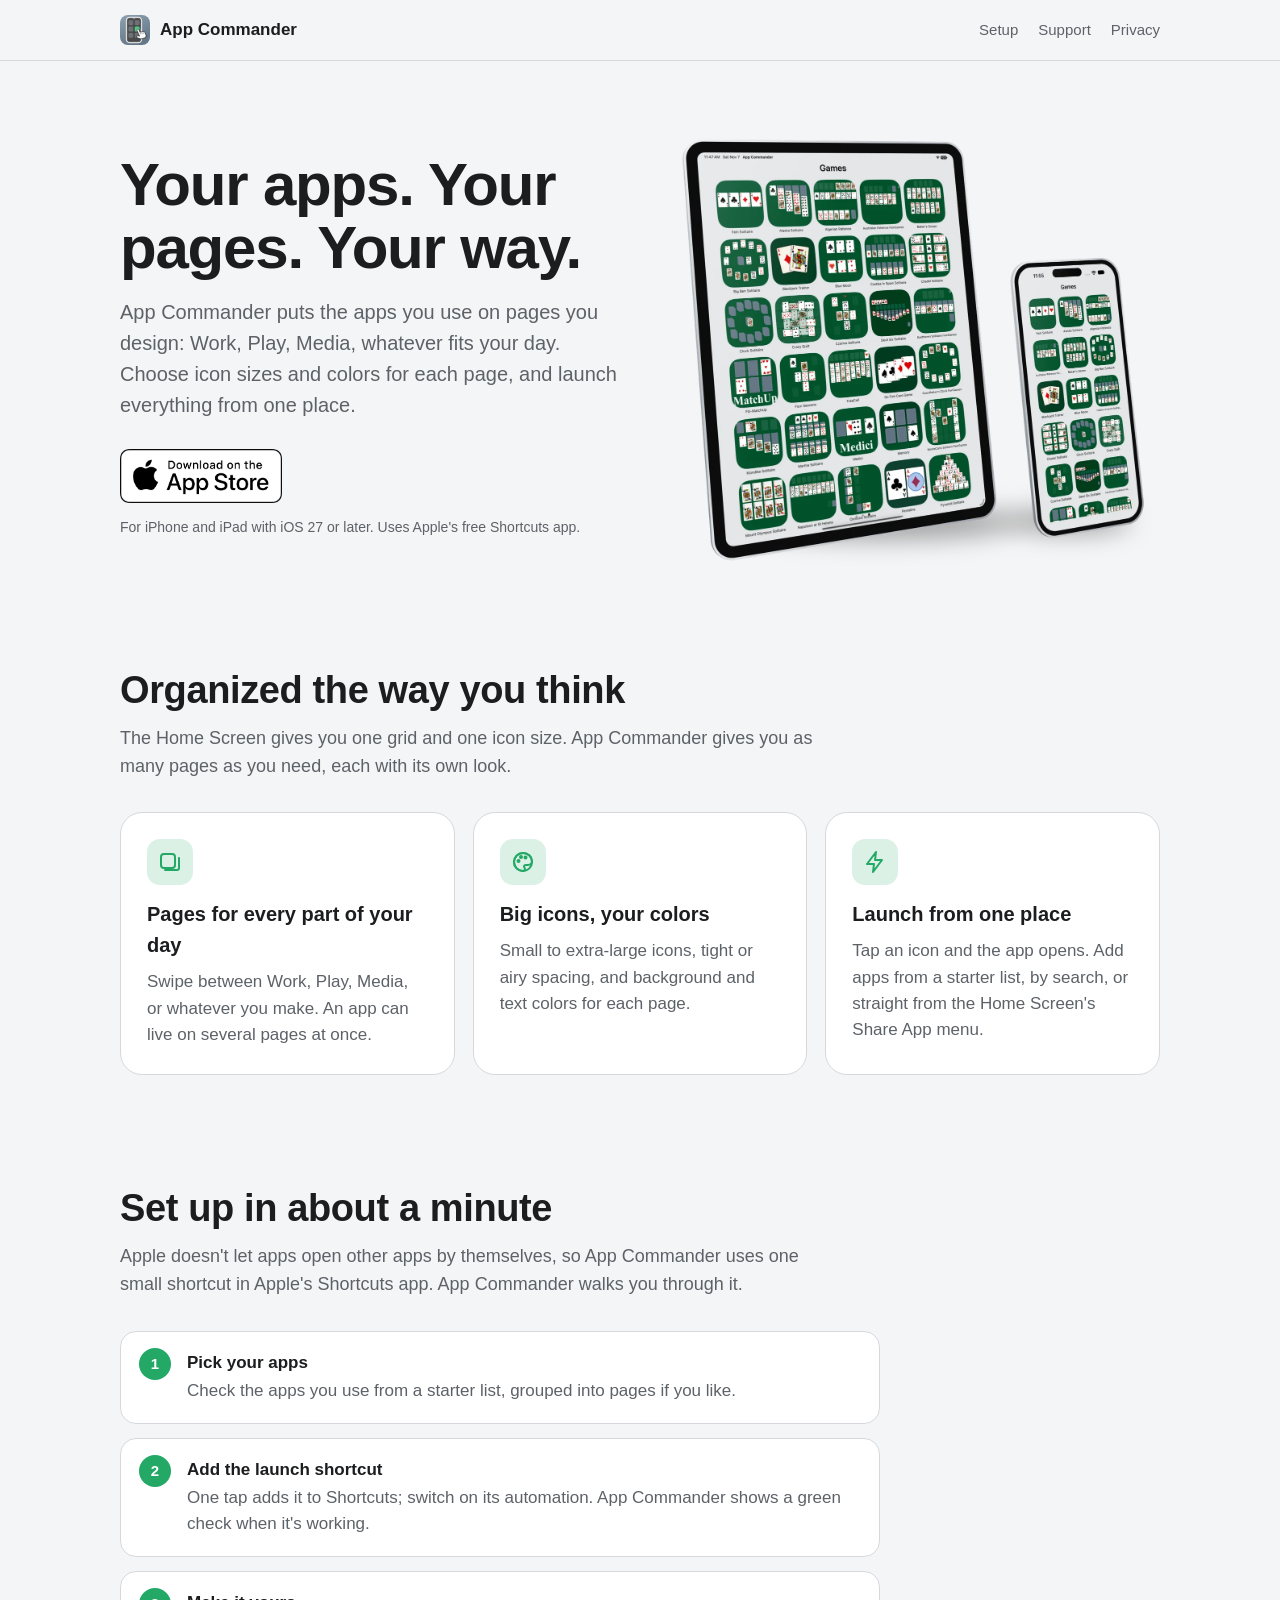
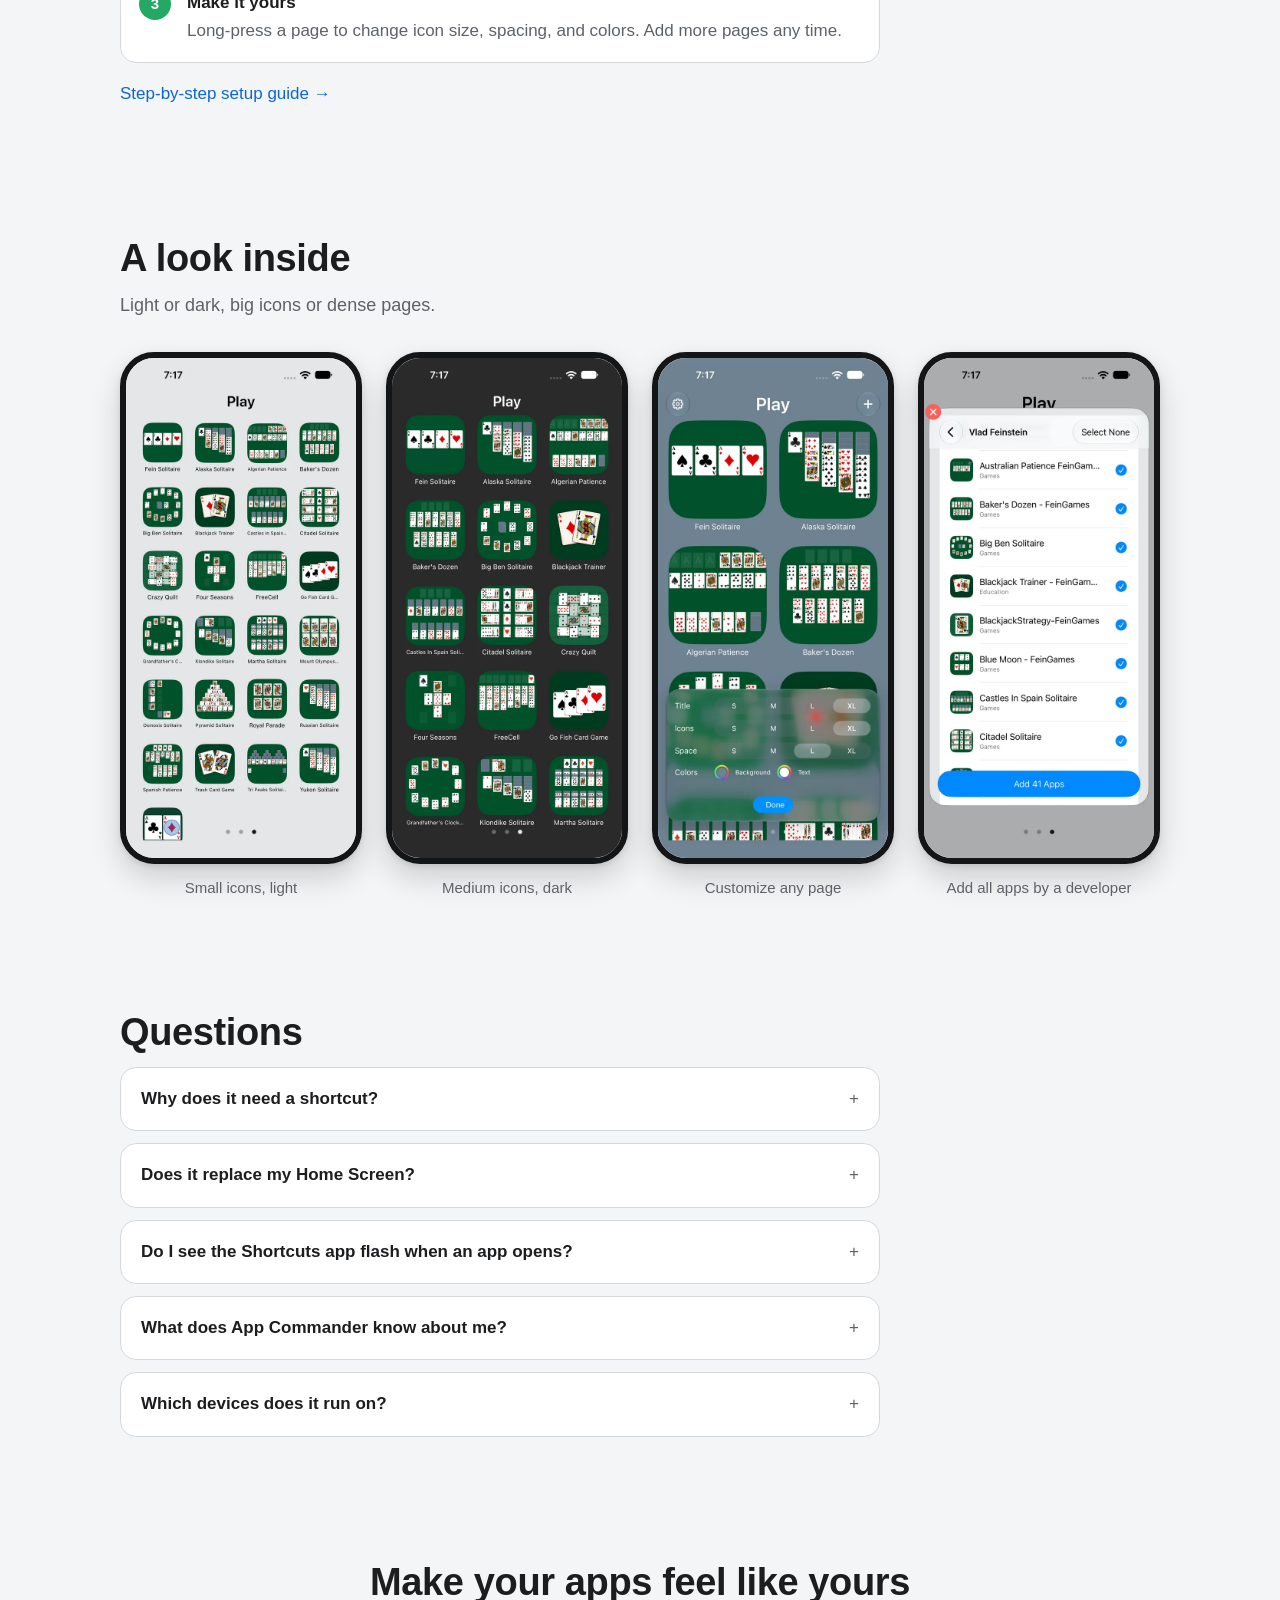
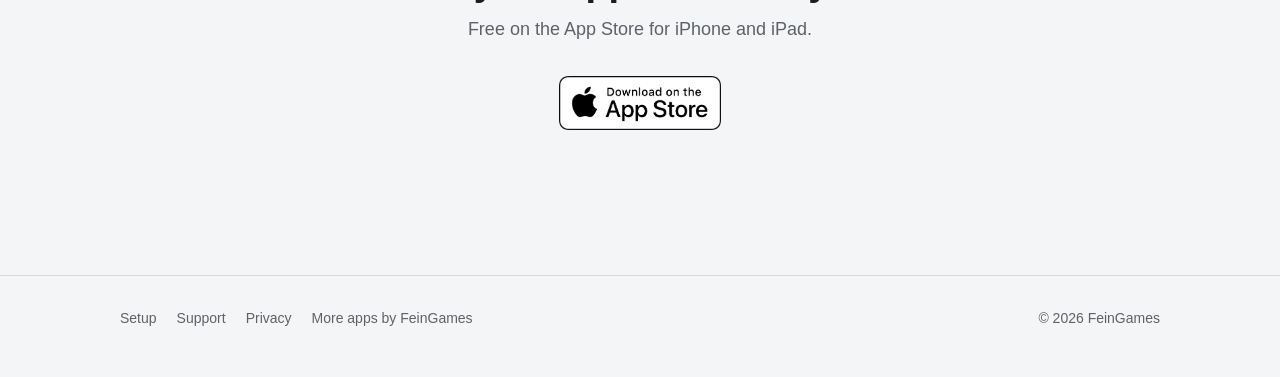
==== index.html @ 16b7bf4f "Initial site" ====
<!doctype html>
<html lang="en">
<head>
  <meta charset="utf-8">
  <meta name="viewport" content="width=device-width, initial-scale=1">
  <title>App Commander — your apps, your pages, your way</title>
  <meta name="description" content="App Commander puts your apps on pages you design: Work, Play, Media. Pick icon sizes and colors per page and launch everything from one place. For iPhone and iPad.">
  <!-- Smart App Banner: Safari on iPhone/iPad shows an "Open / Get" bar for the app. -->
  <meta name="apple-itunes-app" content="app-id=6829025178">
  <meta property="og:title" content="App Commander">
  <meta property="og:description" content="Your apps, on your pages, arranged your way.">
  <meta property="og:url" content="https://app-commander.com/">
  <!-- TODO: add a 1200×630 share image and uncomment. -->
  <!-- <meta property="og:image" content="https://app-commander.com/images/og.png"> -->
  <link rel="icon" href="images/icon.png" type="image/png">
  <link rel="apple-touch-icon" href="images/icon.png">
  <link rel="stylesheet" href="styles.css">
</head>
<body>

<header class="site-header">
  <div class="wrap">
    <a class="brand" href="./"><img class="mark" src="images/icon.png" alt=""> App Commander</a>
    <nav class="nav">
      <a href="setup/">Setup</a>
      <a href="support/">Support</a>
      <a class="hide-sm" href="privacy/">Privacy</a>
    </nav>
  </div>
</header>

<main>

  <section class="hero">
    <div class="wrap">
      <div>
        <h1>Your apps. Your pages. Your way.</h1>
        <p class="lede">App Commander puts the apps you use on pages you design: Work, Play, Media, whatever fits your day. Choose icon sizes and colors for each page, and launch everything from one place.</p>
        <div class="cta">
          <a class="store-badge" href="https://apps.apple.com/app/id6829025178"><img src="images/app-store-badge.png" alt="Download on the App Store" width="162" height="54"></a>
        </div>
        <p class="note">For iPhone and iPad with iOS 27 or later. Uses Apple's free Shortcuts app.</p>
      </div>

      <img class="hero-shot" src="images/hero-devices.webp" width="1200" height="1091"
           alt="App Commander on iPad and iPhone, showing a Games page of card game icons">
    </div>
  </section>

  <section id="features">
    <div class="wrap">
      <h2>Organized the way you think</h2>
      <p class="sub">The Home Screen gives you one grid and one icon size. App Commander gives you as many pages as you need, each with its own look.</p>
      <div class="features">
        <div class="card">
          <div class="icon-chip"><svg viewBox="0 0 24 24"><rect x="3" y="4" width="14" height="14" rx="3"/><path d="M7 20h12a2 2 0 0 0 2-2V8"/></svg></div>
          <h3>Pages for every part of your day</h3>
          <p>Swipe between Work, Play, Media, or whatever you make. An app can live on several pages at once.</p>
        </div>
        <div class="card">
          <div class="icon-chip"><svg viewBox="0 0 24 24"><circle cx="12" cy="12" r="9"/><path d="M12 3a9 9 0 0 0 0 18c1.5 0 2-1 2-2s-1-1.5-1-2.5 1-1.5 2-1.5h2a4 4 0 0 0 4-4c0-4.4-4-8-9-8z"/><circle cx="7.5" cy="11" r="1"/><circle cx="10" cy="7" r="1"/><circle cx="14.5" cy="7.5" r="1"/></svg></div>
          <h3>Big icons, your colors</h3>
          <p>Small to extra-large icons, tight or airy spacing, and background and text colors for each page.</p>
        </div>
        <div class="card">
          <div class="icon-chip"><svg viewBox="0 0 24 24"><path d="M13 2 4 14h7l-1 8 9-12h-7z"/></svg></div>
          <h3>Launch from one place</h3>
          <p>Tap an icon and the app opens. Add apps from a starter list, by search, or straight from the Home Screen's Share App menu.</p>
        </div>
      </div>
    </div>
  </section>

  <section id="how">
    <div class="wrap">
      <h2>Set up in about a minute</h2>
      <p class="sub">Apple doesn't let apps open other apps by themselves, so App Commander uses one small shortcut in Apple's Shortcuts app. App Commander walks you through it.</p>
      <ol class="steps">
        <li><strong>Pick your apps</strong><span>Check the apps you use from a starter list, grouped into pages if you like.</span></li>
        <li><strong>Add the launch shortcut</strong><span>One tap adds it to Shortcuts; switch on its automation. App Commander shows a green check when it's working.</span></li>
        <li><strong>Make it yours</strong><span>Long-press a page to change icon size, spacing, and colors. Add more pages any time.</span></li>
      </ol>
      <p style="margin-top:18px"><a href="setup/">Step-by-step setup guide →</a></p>
    </div>
  </section>

  <section id="screens">
    <div class="wrap">
      <h2>A look inside</h2>
      <p class="sub">Light or dark, big icons or dense pages.</p>
      <div class="shots">
        <figure class="shot">
          <img src="images/shot-1.webp" width="600" height="1304" loading="lazy" alt="A Play page in light mode with 24 small card game icons">
          <figcaption>Small icons, light</figcaption>
        </figure>
        <figure class="shot">
          <img src="images/shot-2.webp" width="600" height="1304" loading="lazy" alt="The same page in dark mode with medium icons and roomy spacing">
          <figcaption>Medium icons, dark</figcaption>
        </figure>
        <figure class="shot">
          <img src="images/shot-3.webp" width="600" height="1304" loading="lazy" alt="Extra-large icons with the customize panel open: title, icon size, spacing and colors">
          <figcaption>Customize any page</figcaption>
        </figure>
        <figure class="shot">
          <img src="images/shot-4.webp" width="600" height="1304" loading="lazy" alt="Adding all apps by one developer at once, with every app preselected">
          <figcaption>Add all apps by a developer</figcaption>
        </figure>
      </div>
    </div>
  </section>

  <section id="faq">
    <div class="wrap">
      <h2>Questions</h2>
      <div class="faq">
        <details>
          <summary>Why does it need a shortcut?</summary>
          <p>iOS doesn't allow one app to open another app by name. Apple's Shortcuts app can, so App Commander hands the launch to a small shortcut you add once. Apps that support direct links open without it.</p>
        </details>
        <details>
          <summary>Does it replace my Home Screen?</summary>
          <p>No. Your Home Screen stays as it is. App Commander is a place you open to find and launch your apps, organized your way. Keep it in your Dock for one-tap access.</p>
        </details>
        <details>
          <summary>Do I see the Shortcuts app flash when an app opens?</summary>
          <p>For apps that support direct links, no. For others, iOS may briefly show the Shortcuts app while it opens the app for you.</p>
        </details>
        <details>
          <summary>What does App Commander know about me?</summary>
          <p>Nothing leaves your device except App Store lookups for app names and icons. No account, no analytics, no tracking. See the <a href="privacy/">privacy policy</a>.</p>
        </details>
        <details>
          <summary>Which devices does it run on?</summary>
          <p>iPhone and iPad with iOS 27 or iPadOS 27 or later.</p>
        </details>
      </div>
    </div>
  </section>

  <section class="closing">
    <div class="wrap">
      <h2>Make your apps feel like yours</h2>
      <p class="sub">Free on the App Store for iPhone and iPad.</p>
      <a class="store-badge" href="https://apps.apple.com/app/id6829025178"><img src="images/app-store-badge.png" alt="Download on the App Store" width="162" height="54"></a>
    </div>
  </section>

</main>

<footer class="site-footer">
  <div class="wrap">
    <nav>
      <a href="setup/">Setup</a>
      <a href="support/">Support</a>
      <a href="privacy/">Privacy</a>
      <a href="https://feingames.com">More apps by FeinGames</a>
    </nav>
    <span class="copy">© 2026 FeinGames</span>
  </div>
</footer>

</body>
</html>
---- styles.css ----
/* App Commander — site styles. One file for all pages. Light/dark follow the visitor's system. */

:root {
  --bg: #F4F5F6;
  --surface: #FFFFFF;
  --surface-2: #E3E6E8;          /* the app's "silver" */
  --text: #1C1D1F;
  --text-2: #5D6268;
  --line: #D5D9DD;
  --accent: #23A866;             /* green: the "tapped" tile */
  --accent-ink: #FFFFFF;
  --charcoal: #4A4A4A;
  --pewter: #6E8191;
  --radius: 22px;
  --max: 1080px;
  --rim: #141517;                /* phone edge around screenshots */
  --link: #0A66D8;               /* links: traditional blue */
}

@media (prefers-color-scheme: dark) {
  :root:not([data-theme="light"]) {
    --bg: #1E1F21;
    --surface: #2A2B2E;
    --surface-2: #36383B;
    --text: #F2F3F4;
    --text-2: #A8ADB3;
    --line: #3D4044;
    --accent: #2FBF71;
    --rim: #55595F;
    --link: #5AA7FF;
  }
}
:root[data-theme="dark"] {
  --bg: #1E1F21;
  --surface: #2A2B2E;
  --surface-2: #36383B;
  --text: #F2F3F4;
  --text-2: #A8ADB3;
  --line: #3D4044;
  --accent: #2FBF71;
  --rim: #55595F;
  --link: #5AA7FF;
}

* { box-sizing: border-box; }

html { -webkit-text-size-adjust: 100%; }

body {
  margin: 0;
  background: var(--bg);
  color: var(--text);
  font: 17px/1.55 -apple-system, BlinkMacSystemFont, "SF Pro Text", "Helvetica Neue", Arial, sans-serif;
}

a { color: var(--link); text-decoration: none; }
a:hover { text-decoration: underline; }

img { max-width: 100%; height: auto; display: block; }

.wrap { max-width: var(--max); margin: 0 auto; padding: 0 20px; }

/* ---------- Header / footer ---------- */

.site-header {
  position: sticky; top: 0; z-index: 10;
  background: color-mix(in srgb, var(--bg) 85%, transparent);
  backdrop-filter: saturate(160%) blur(14px);
  -webkit-backdrop-filter: saturate(160%) blur(14px);
  border-bottom: 1px solid var(--line);
}
.site-header .wrap { display: flex; align-items: center; gap: 16px; height: 60px; }
.brand { display: flex; align-items: center; gap: 10px; font-weight: 700; color: var(--text); }
.brand:hover { text-decoration: none; }
.brand .mark { width: 30px; height: 30px; border-radius: 8px; }
.nav { margin-left: auto; display: flex; gap: 20px; font-size: 15px; }
.nav a { color: var(--text-2); }
.nav a[aria-current="page"] { color: var(--text); font-weight: 600; }

.site-footer { border-top: 1px solid var(--line); margin-top: 80px; padding: 32px 0 48px; color: var(--text-2); font-size: 14px; }
.site-footer .wrap { display: flex; flex-wrap: wrap; gap: 12px 28px; align-items: center; }
.site-footer nav { display: flex; flex-wrap: wrap; gap: 8px 20px; }
.site-footer a { color: var(--text-2); }
.site-footer .copy { margin-left: auto; }

/* ---------- Buttons ---------- */

.store-button {
  display: inline-flex; align-items: center; gap: 10px;
  background: var(--text); color: var(--bg);
  padding: 12px 22px; border-radius: 12px; font-weight: 600;
}
.store-button:hover { text-decoration: none; opacity: 0.9; }
.store-button svg { width: 22px; height: 22px; fill: currentColor; }
.store-badge { display: inline-block; line-height: 0; }
.store-badge img { height: 54px; width: auto; }

/* ---------- Hero ---------- */

.hero { padding: 72px 0 40px; }
.hero .wrap { display: grid; grid-template-columns: 1.05fr 1fr; gap: 48px; align-items: center; }
.eyebrow { color: var(--accent); font-weight: 700; letter-spacing: 0.02em; margin: 0 0 10px; }
.hero h1 { font-size: clamp(38px, 6vw, 60px); line-height: 1.05; margin: 0 0 18px; letter-spacing: -0.02em; }
.hero p.lede { font-size: 20px; color: var(--text-2); margin: 0 0 28px; max-width: 32em; }
.hero .cta { display: flex; flex-wrap: wrap; gap: 14px; align-items: center; }
.hero .note { color: var(--text-2); font-size: 14px; margin-top: 14px; }

/* Hero image: iPad and iPhone, transparent background. */
.hero-shot { width: 100%; max-width: 560px; height: auto; margin-left: auto; }

/* A device drawn in CSS (no longer used on the home page). */
.device {
  aspect-ratio: 3 / 4;
  max-width: 440px; width: 100%; margin-left: auto;
  background: var(--charcoal);
  border: 10px solid #111;
  border-radius: 42px;
  padding: 26px 22px;
  box-shadow: 0 30px 60px rgba(0,0,0,0.25);
  display: flex; flex-direction: column;
}
.device .title { color: #fff; font-weight: 700; text-align: center; font-size: 20px; margin-bottom: 18px; }
.device .grid { display: grid; grid-template-columns: repeat(4, 1fr); gap: 14px; }
.device .tile { aspect-ratio: 1; border-radius: 23%; background: #7d8790; }
.device .tile.c1 { background: #3D8BFD; } .device .tile.c2 { background: #34C759; }
.device .tile.c3 { background: #FF9F0A; } .device .tile.c4 { background: #AF52DE; }
.device .tile.c5 { background: #FF375F; } .device .tile.c6 { background: #5AC8FA; }
.device .tile.c7 { background: #FFD60A; } .device .tile.c8 { background: #64D2FF; }
.device .tile.tap { position: relative; background: var(--accent); }
.device .tile.tap::after {
  content: ""; position: absolute; inset: 22%; border-radius: 50%;
  border: 3px solid rgba(255,255,255,0.85); box-shadow: 0 0 0 7px rgba(255,255,255,0.25);
}
.device .dots { margin-top: auto; display: flex; gap: 8px; justify-content: center; }
.device .dots i { width: 7px; height: 7px; border-radius: 50%; background: rgba(255,255,255,0.35); }
.device .dots i:first-child { background: #fff; }

/* ---------- Sections ---------- */

section { padding: 56px 0; }
section h2 { font-size: clamp(28px, 4vw, 38px); line-height: 1.15; margin: 0 0 12px; letter-spacing: -0.01em; }
section .sub { color: var(--text-2); margin: 0 0 32px; max-width: 40em; font-size: 18px; }

.features { display: grid; grid-template-columns: repeat(3, 1fr); gap: 18px; }
.card { background: var(--surface); border: 1px solid var(--line); border-radius: var(--radius); padding: 26px; }
.card h3 { margin: 14px 0 8px; font-size: 20px; }
.card p { margin: 0; color: var(--text-2); }
.icon-chip {
  width: 46px; height: 46px; border-radius: 13px; display: grid; place-items: center;
  background: color-mix(in srgb, var(--accent) 16%, transparent); color: var(--accent);
}
.icon-chip svg { width: 24px; height: 24px; stroke: currentColor; fill: none; stroke-width: 2; stroke-linecap: round; stroke-linejoin: round; }

.steps { counter-reset: step; display: grid; gap: 14px; padding: 0; margin: 0; list-style: none; max-width: 760px; }
.steps li {
  counter-increment: step; position: relative; padding: 18px 20px 18px 66px;
  background: var(--surface); border: 1px solid var(--line); border-radius: 16px;
}
.steps li::before {
  content: counter(step); position: absolute; left: 18px; top: 16px;
  width: 32px; height: 32px; border-radius: 50%; display: grid; place-items: center;
  background: var(--accent); color: var(--accent-ink); font-weight: 700; font-size: 15px;
}
.steps li strong { display: block; margin-bottom: 2px; }
.steps li span { color: var(--text-2); }

.shots { display: grid; grid-template-columns: repeat(4, 1fr); gap: 24px; }
.shot { margin: 0; text-align: center; }
/* A slim dark rim, like a phone's edge, so light screenshots don't melt into the page. */
.shot img {
  width: 100%; height: auto; display: block;
  border: 6px solid var(--rim); border-radius: 34px; box-sizing: border-box;
  box-shadow: 0 14px 30px rgba(0,0,0,.16), 0 2px 6px rgba(0,0,0,.10);
  background: var(--rim);
}
.shot figcaption { margin-top: 12px; font-size: 15px; color: var(--text-2); }

.faq { max-width: 760px; }
.faq details { background: var(--surface); border: 1px solid var(--line); border-radius: 16px; padding: 4px 20px; margin-bottom: 12px; }
.faq summary { cursor: pointer; font-weight: 600; padding: 14px 0; list-style: none; }
.faq summary::-webkit-details-marker { display: none; }
.faq summary::after { content: "+"; float: right; color: var(--text-2); font-weight: 400; }
.faq details[open] summary::after { content: "–"; }
.faq details p { margin: 0 0 16px; color: var(--text-2); }

.closing { text-align: center; }
.closing .sub { margin-left: auto; margin-right: auto; }

/* ---------- Document pages (privacy, support, setup) ---------- */

.doc { max-width: 760px; padding-top: 48px; }
.doc h1 { font-size: clamp(32px, 5vw, 44px); margin: 0 0 8px; letter-spacing: -0.02em; }
.doc .meta { color: var(--text-2); margin: 0 0 32px; }
.doc h2 { font-size: 24px; margin: 40px 0 10px; }
.doc h3 { font-size: 19px; margin: 26px 0 6px; }
.doc p, .doc li { color: var(--text); }
.doc ul, .doc ol { padding-left: 1.3em; }
.doc li { margin: 6px 0; }
.doc .callout { background: var(--surface); border: 1px solid var(--line); border-left: 4px solid var(--accent); border-radius: 12px; padding: 16px 18px; margin: 20px 0; }
.doc .figure { background: var(--surface-2); border: 1px dashed var(--line); border-radius: 14px; padding: 28px; text-align: center; color: var(--text-2); font-size: 14px; margin: 14px 0 22px; }
.doc code { background: var(--surface-2); padding: 1px 6px; border-radius: 6px; font-size: 0.92em; }

/* ---------- Small screens ---------- */

@media (max-width: 860px) {
  .hero { padding-top: 40px; }
  .hero .wrap { grid-template-columns: 1fr; gap: 36px; }
  .device { margin: 0 auto; max-width: 340px; }
  .hero-shot { margin: 0 auto; max-width: 440px; }
  .features { grid-template-columns: 1fr; }
  .shots { grid-template-columns: repeat(2, 1fr); }
}
@media (max-width: 520px) {
  .nav { gap: 14px; font-size: 14px; }
  .nav .hide-sm { display: none; }
  .site-footer .copy { margin-left: 0; }
}

/* The app's gear button, drawn inline in instructions ("⚙︎ → Shortcut Setup"). */
.gear { width: 1.1em; height: 1.1em; vertical-align: -0.18em; margin-right: 0.08em; }
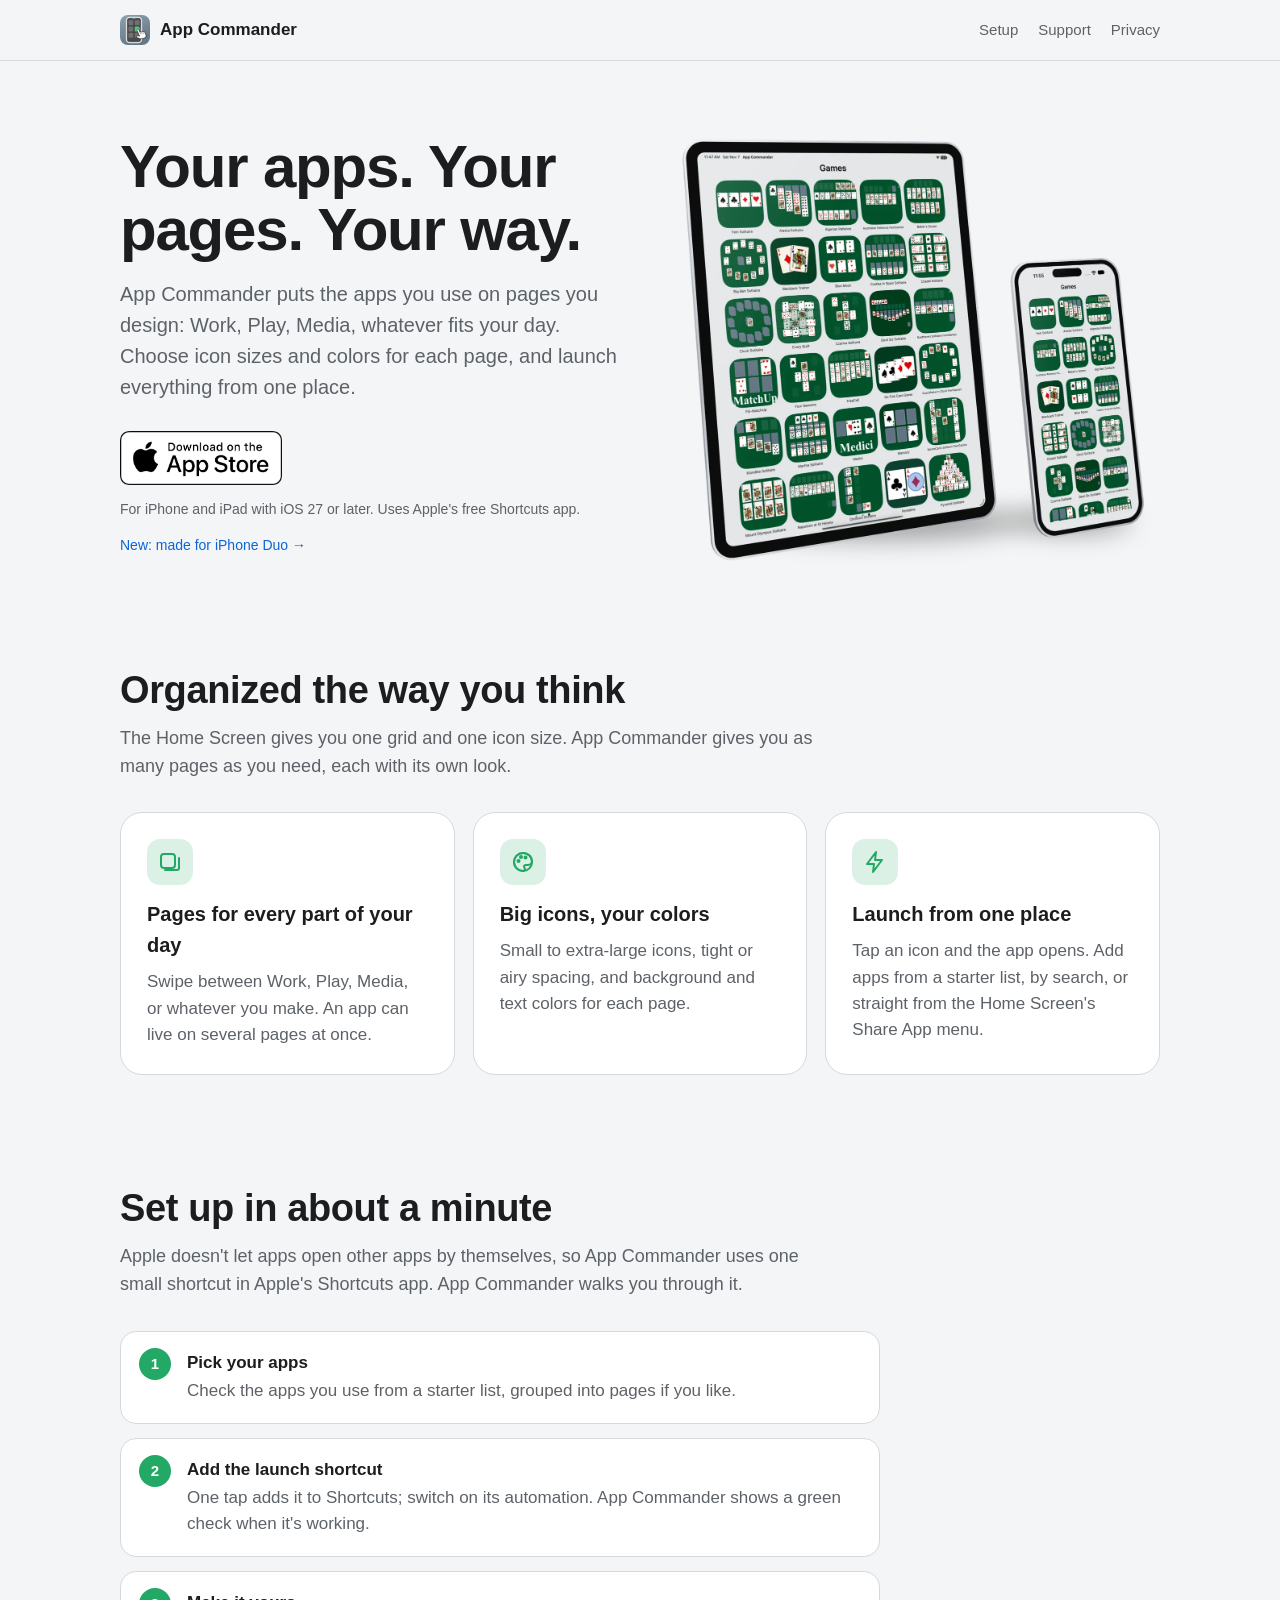
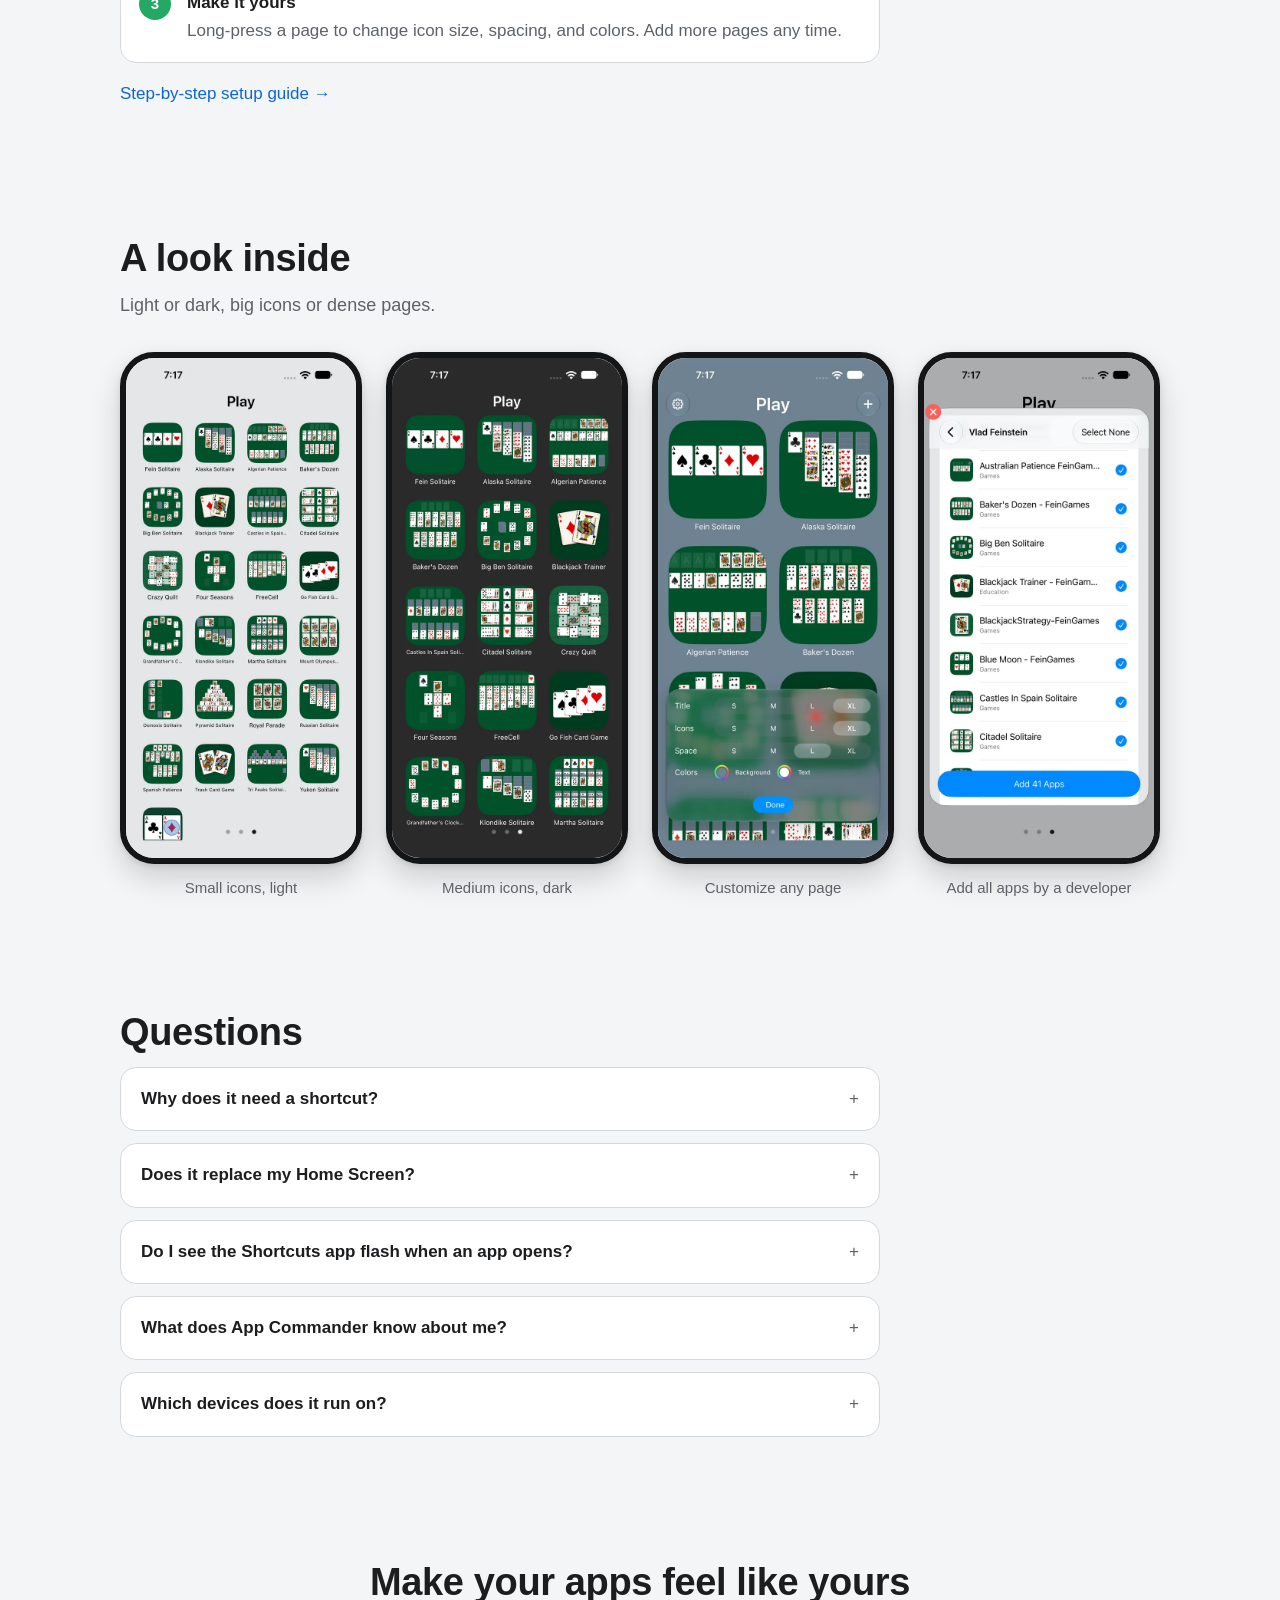
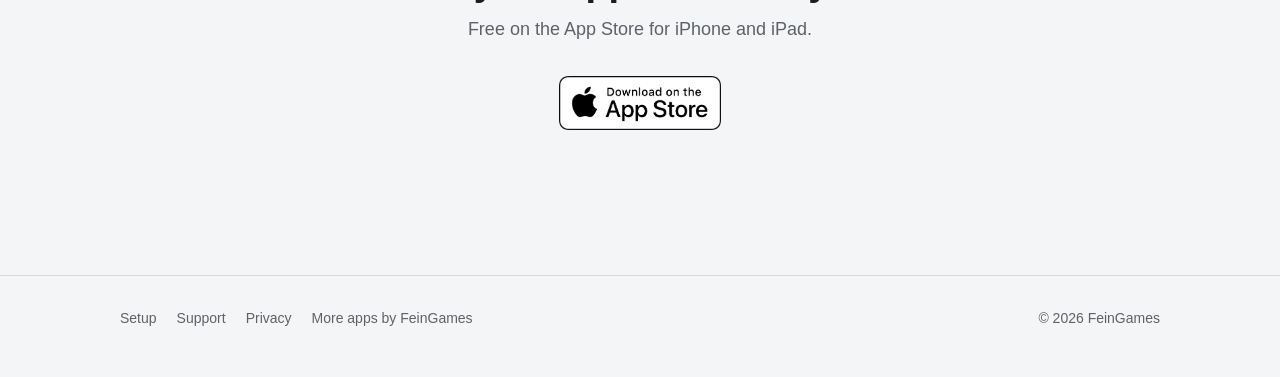
==== commit e23dcbb5: "Duo" ====
--- a/index.html
+++ b/index.html
@@ -40,6 +40,7 @@
           <a class="store-badge" href="https://apps.apple.com/app/id6829025178"><img src="images/app-store-badge.png" alt="Download on the App Store" width="162" height="54"></a>
         </div>
         <p class="note">For iPhone and iPad with iOS 27 or later. Uses Apple's free Shortcuts app.</p>
+        <p class="note"><a href="duo/">New: made for iPhone Duo →</a></p>
       </div>
 
       <img class="hero-shot" src="images/hero-devices.webp" width="1200" height="1091"
--- a/styles.css
+++ b/styles.css
@@ -218,3 +218,12 @@
 
 /* The app's gear button, drawn inline in instructions ("⚙︎ → Shortcut Setup"). */
 .gear { width: 1.1em; height: 1.1em; vertical-align: -0.18em; margin-right: 0.08em; }
+
+/* ---------- iPhone Duo page ---------- */
+
+.duo-hero { padding: 56px 0 8px; text-align: center; }
+.duo-hero h1 { font-size: clamp(34px, 5.5vw, 54px); line-height: 1.08; margin: 0 0 14px; letter-spacing: -0.02em; }
+.duo-hero .lede { font-size: 20px; color: var(--text-2); margin: 0 auto 32px; max-width: 34em; }
+/* The recording has a white background, so it sits on a white card in dark mode too. */
+.duo-video { display: block; width: 100%; max-width: 920px; height: auto; margin: 0 auto; background: #fff; border-radius: var(--radius); }
+.duo-hero .cta { display: flex; justify-content: center; margin-top: 28px; }
